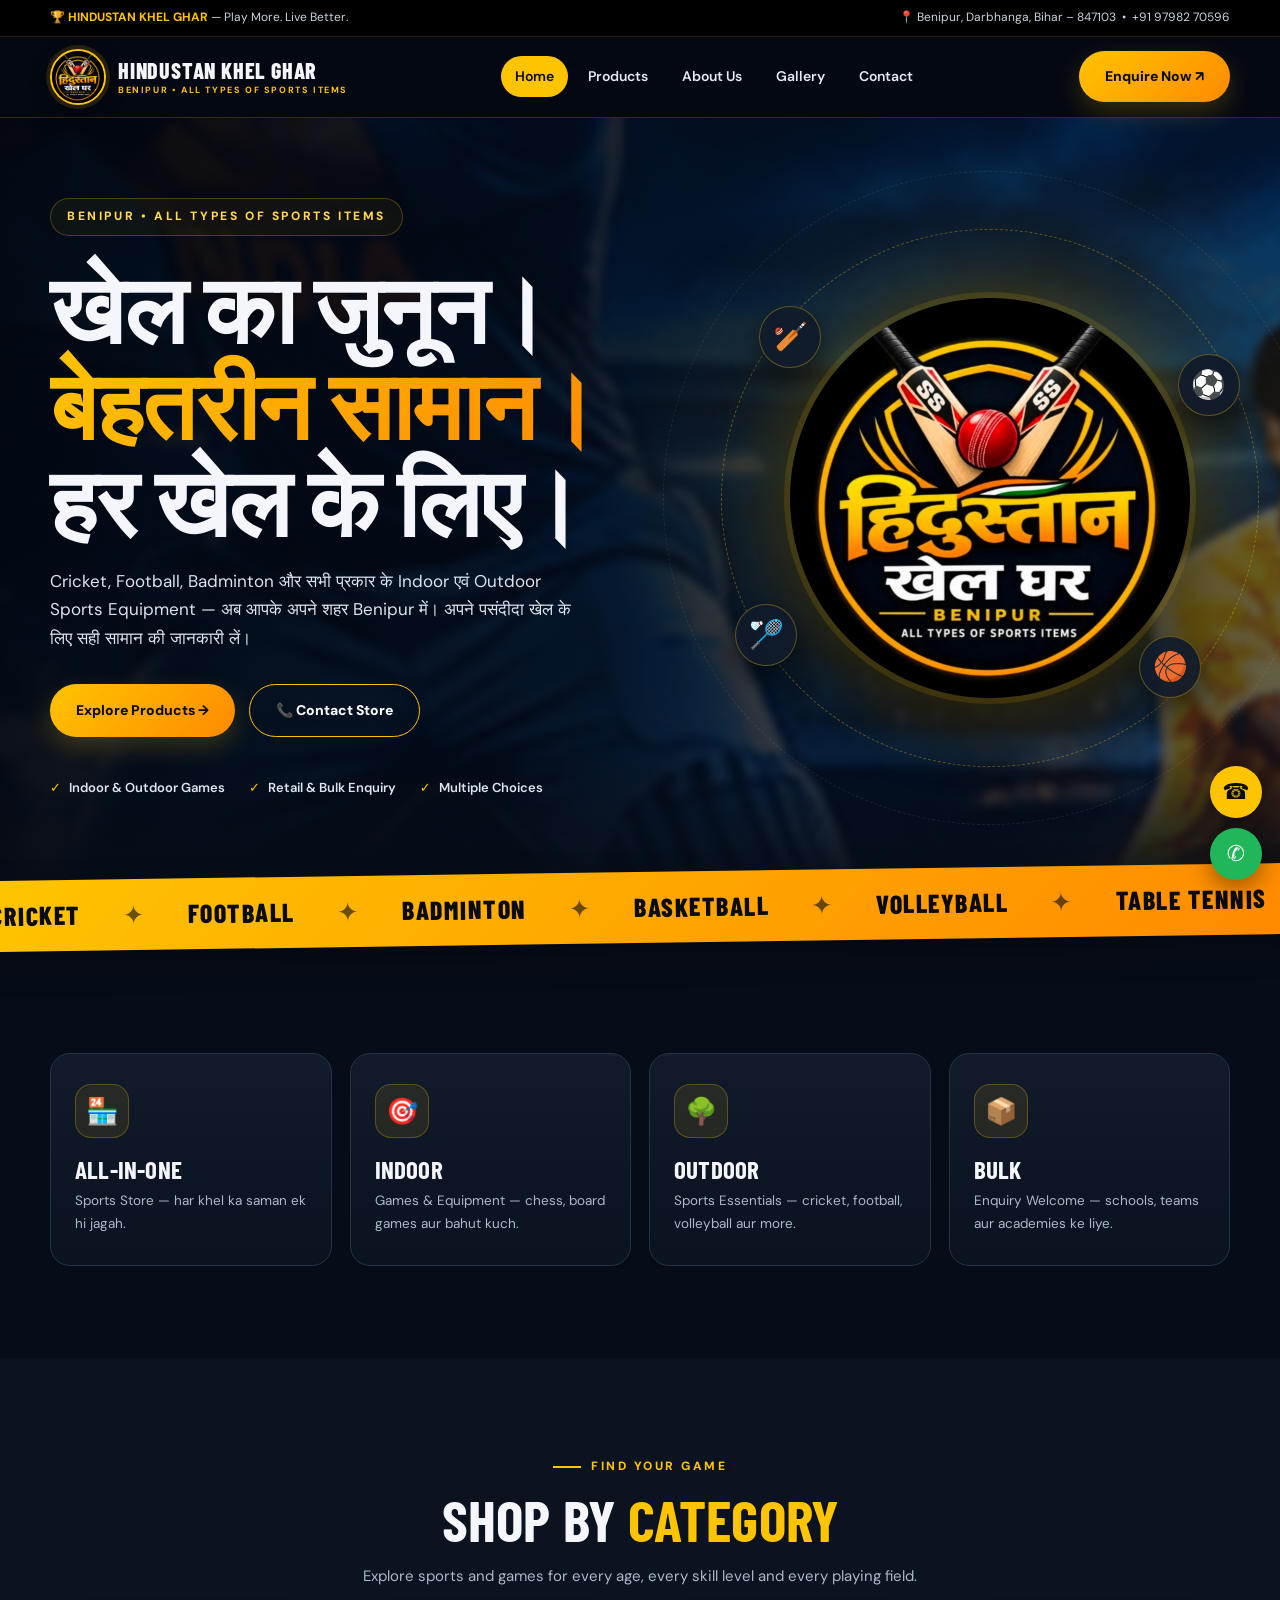
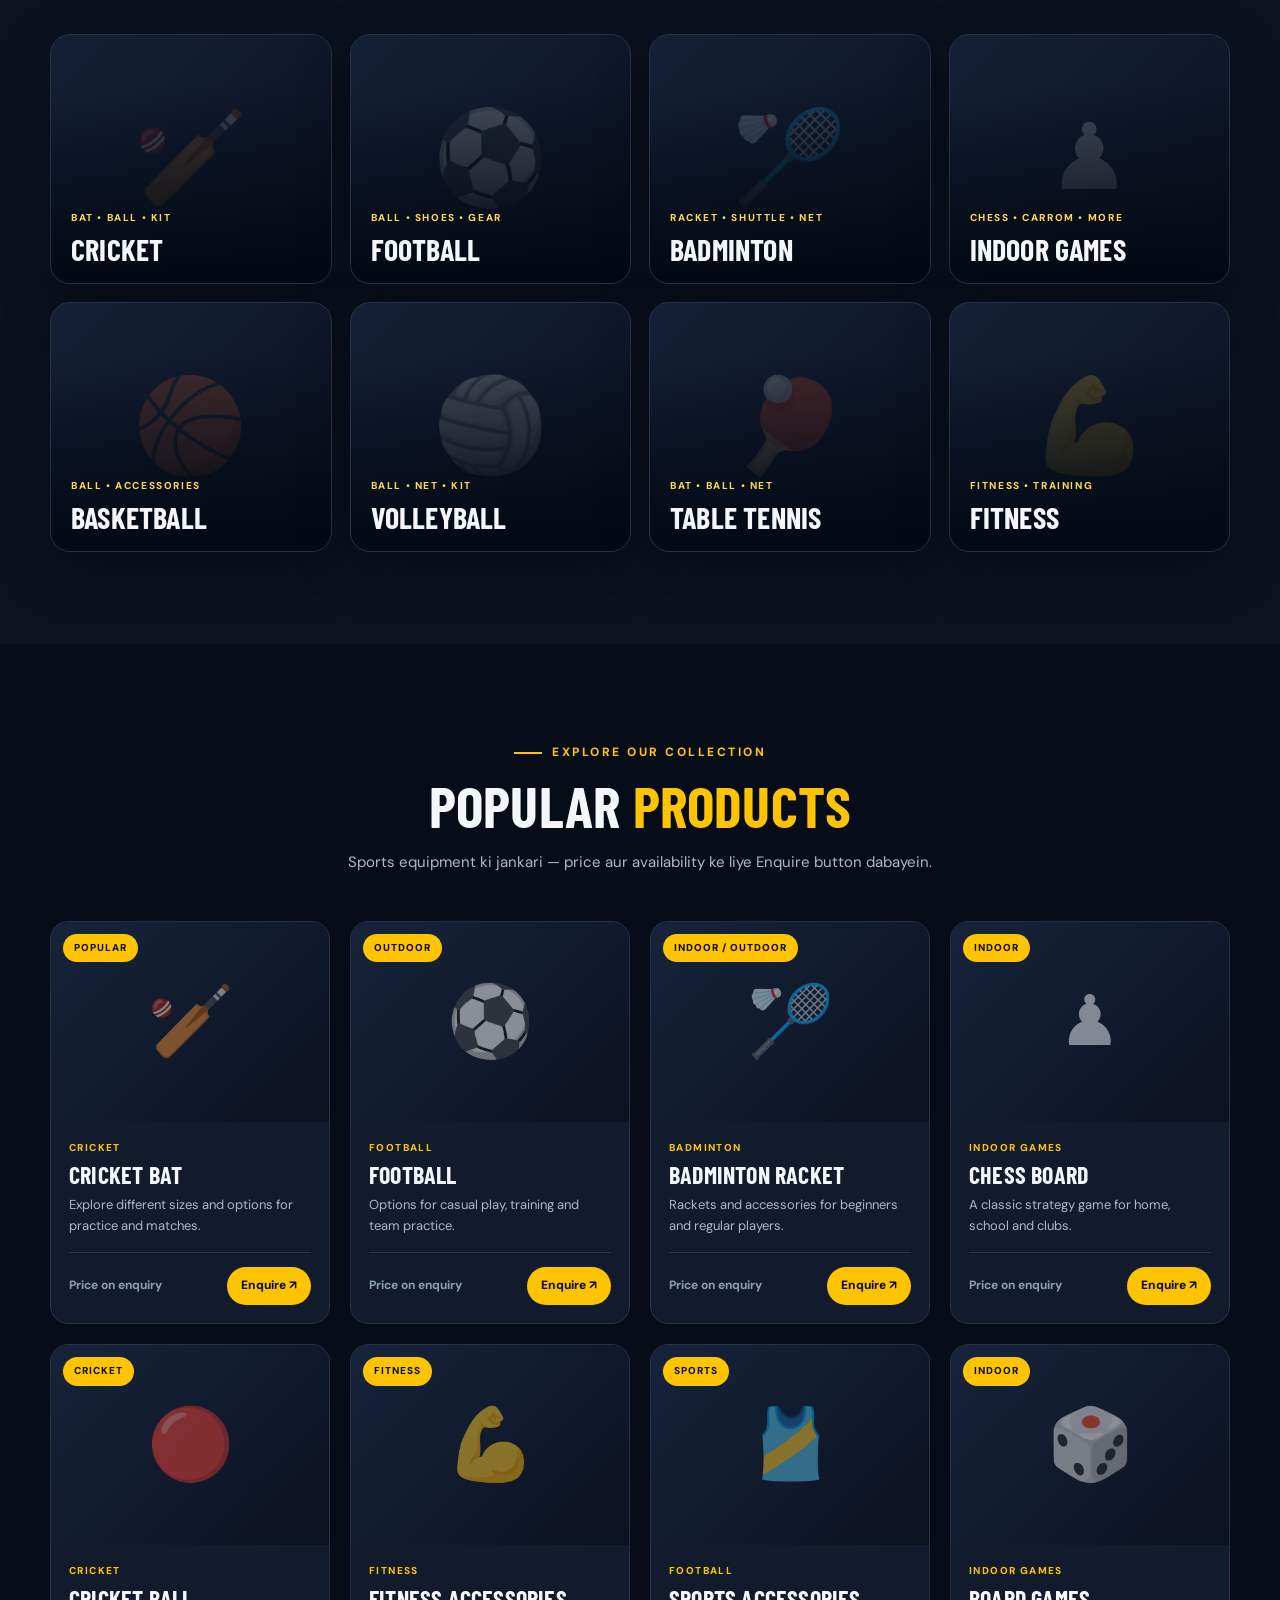
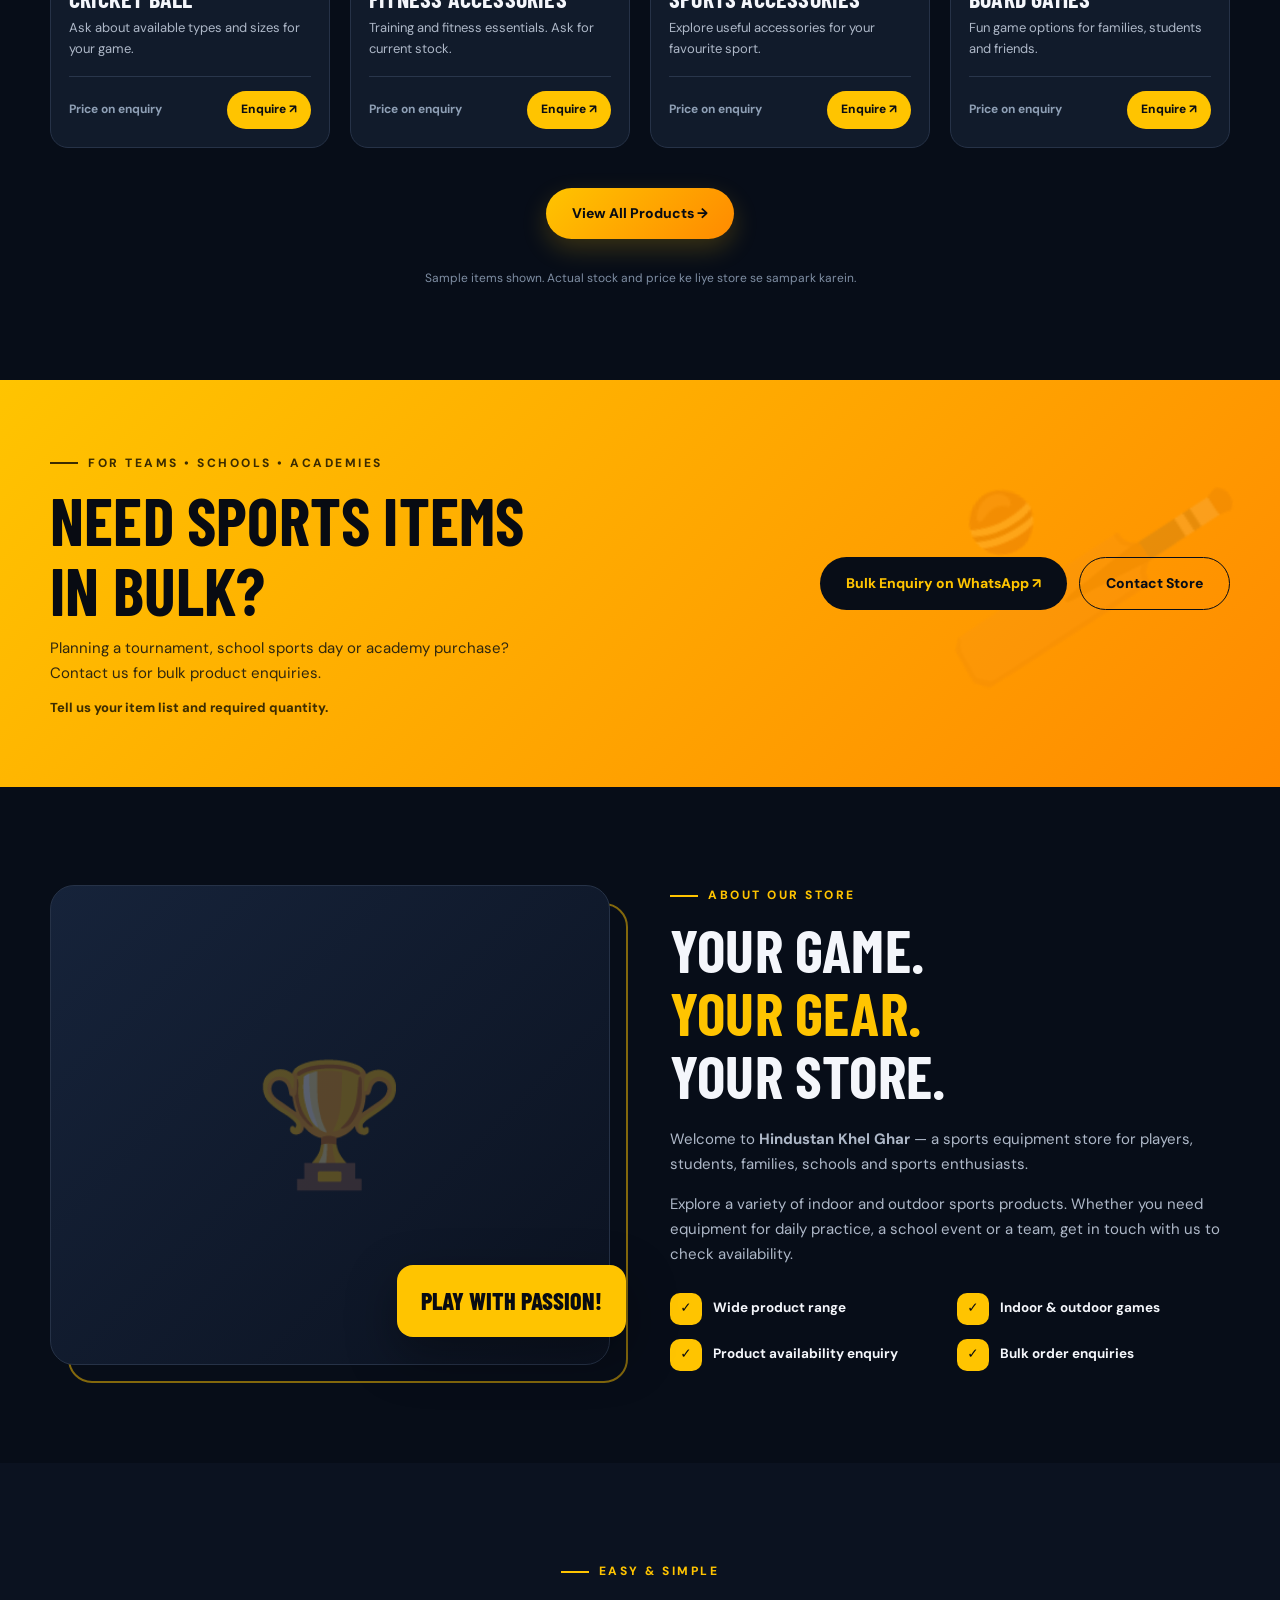
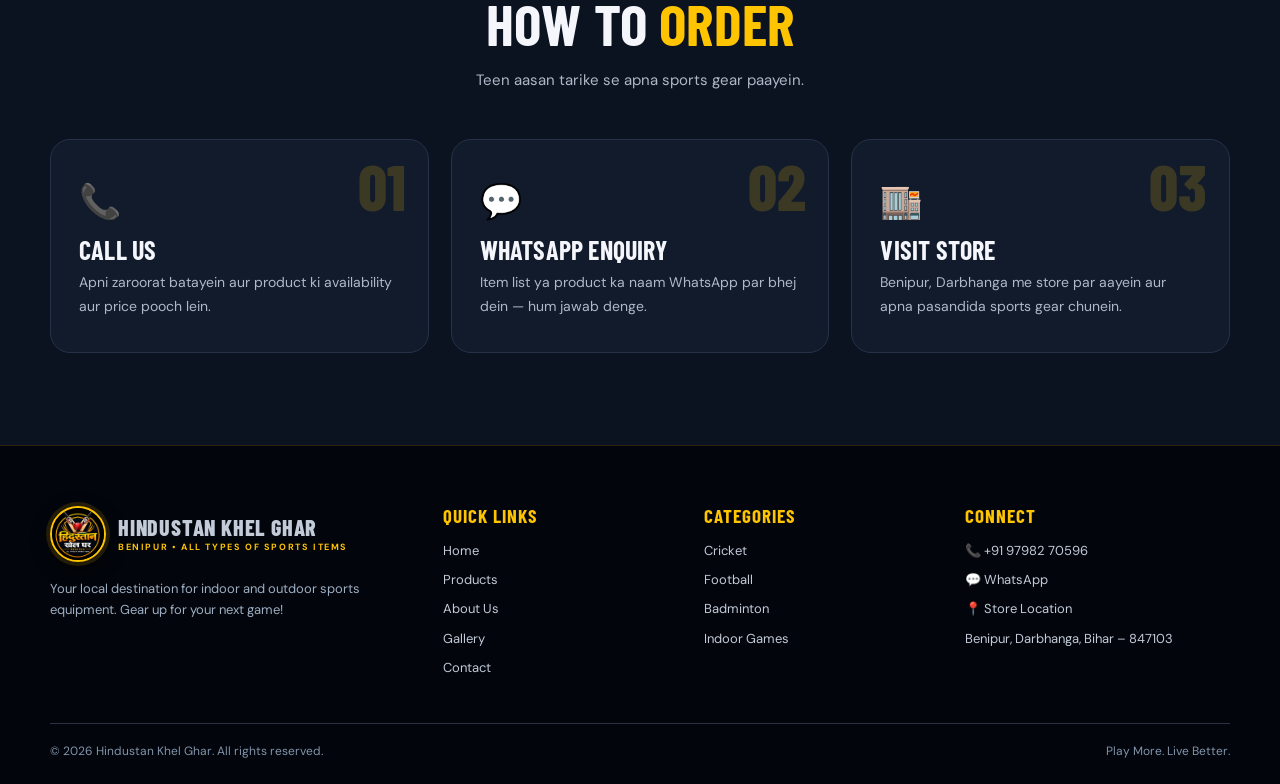
==== index.html @ 74d769e8 "first commit" ====
<!DOCTYPE html>
<html lang="en">
<head>
  <meta charset="UTF-8">
  <meta name="viewport" content="width=device-width, initial-scale=1.0">
  <meta name="theme-color" content="#050914">
  <title>Hindustan Khel Ghar Benipur | Sports Equipment Store</title>
  <meta name="description" content="Hindustan Khel Ghar, Benipur — cricket, football, badminton, indoor and outdoor sports equipment. Call or WhatsApp for product enquiries.">
  <link rel="icon" type="image/png" href="assets/images/brand/favicon.png">
  <link rel="apple-touch-icon" href="assets/images/brand/apple-touch-icon.png">
  <meta property="og:title" content="Hindustan Khel Ghar Benipur | Sports Equipment Store">
  <meta property="og:description" content="Hindustan Khel Ghar, Benipur — cricket, football, badminton, indoor and outdoor sports equipment. Call or WhatsApp for product enquiries.">
  <meta property="og:image" content="assets/images/brand/logo.png">
  <link rel="preconnect" href="https://fonts.googleapis.com">
  <link rel="preconnect" href="https://fonts.gstatic.com" crossorigin>
  <link href="https://fonts.googleapis.com/css2?family=Barlow+Condensed:wght@600;700;800&family=DM+Sans:wght@400;500;600;700;800&display=swap" rel="stylesheet">
  <link rel="stylesheet" href="assets/css/base.css">
  <link rel="stylesheet" href="assets/css/layout.css">
  <link rel="stylesheet" href="assets/css/components.css">
</head>
<body data-page="home" data-root="">
<main>
  <section class="hero" id="home" style="padding:0">
    <div class="hero-bg"></div>
    <div class="container hero-grid">
      <div>
        <span class="eyebrow">BENIPUR • ALL TYPES OF SPORTS ITEMS</span>
        <h1>खेल का जुनून।<br><span>बेहतरीन सामान।</span><br>हर खेल के लिए।</h1>
        <p class="lead">Cricket, Football, Badminton और सभी प्रकार के Indoor एवं Outdoor Sports Equipment — अब आपके अपने शहर Benipur में। अपने पसंदीदा खेल के लिए सही सामान की जानकारी लें।</p>
        <div class="hero-actions"><a class="btn" href="pages/products.html">Explore Products →</a><a class="btn-outline" href="pages/contact.html">📞 Contact Store</a></div>
        <div class="hero-tags"><span>Indoor &amp; Outdoor Games</span><span>Retail &amp; Bulk Enquiry</span><span>Multiple Choices</span></div>
      </div>
      <div class="hero-visual">
        <div class="hero-ring"></div><div class="hero-ring r2"></div>
        <img class="hero-logo" src="assets/images/brand/logo.png" alt="Hindustan Khel Ghar logo" width="400" height="400">
        <span class="chip c1">🏏</span><span class="chip c2">⚽</span><span class="chip c3">🏸</span><span class="chip c4">🏀</span>
      </div>
    </div>
  </section>

  <div class="marquee" aria-hidden="true"><div class="marquee-track">
    <span>Cricket</span><span>Football</span><span>Badminton</span><span>Basketball</span><span>Volleyball</span><span>Table Tennis</span><span>Indoor Games</span><span>Fitness Gear</span><span>Cricket</span><span>Football</span><span>Badminton</span><span>Basketball</span><span>Volleyball</span><span>Table Tennis</span><span>Indoor Games</span><span>Fitness Gear</span>
  </div></div>

  <section class="features"><div class="container">
    <div class="feature-grid">
      <div class="feature reveal"><div class="ico">🏪</div><h3>All-in-One</h3><p>Sports Store — har khel ka saman ek hi jagah.</p></div>
      <div class="feature reveal"><div class="ico">🎯</div><h3>Indoor</h3><p>Games &amp; Equipment — chess, board games aur bahut kuch.</p></div>
      <div class="feature reveal"><div class="ico">🌳</div><h3>Outdoor</h3><p>Sports Essentials — cricket, football, volleyball aur more.</p></div>
      <div class="feature reveal"><div class="ico">📦</div><h3>Bulk</h3><p>Enquiry Welcome — schools, teams aur academies ke liye.</p></div>
    </div>
  </div></section>

  <section class="bg-alt" id="categories"><div class="container">
    <div class="section-head"><span class="kicker">Find your game</span><h2>Shop By <em>Category</em></h2><p>Explore sports and games for every age, every skill level and every playing field.</p></div>
    <div class="category-grid" id="categoryGrid"></div>
  </div></section>

  <section id="products"><div class="container">
    <div class="section-head"><span class="kicker">Explore our collection</span><h2>Popular <em>Products</em></h2><p>Sports equipment ki jankari — price aur availability ke liye Enquire button dabayein.</p></div>
    <div class="product-grid" id="productGrid" data-limit="8"></div>
    <div class="center-cta"><a class="btn" href="pages/products.html">View All Products →</a></div>
    <p class="sample-note">Sample items shown. Actual stock and price ke liye store se sampark karein.</p>
  </div></section>

  <section class="offer"><div class="container offer-box">
    <div class="offer-copy"><span class="kicker">For teams • schools • academies</span>
      <h2>Need Sports Items<br>In Bulk?</h2>
      <p>Planning a tournament, school sports day or academy purchase?<br>Contact us for bulk product enquiries.</p>
      <span class="offer-note">Tell us your item list and required quantity.</span></div>
    <div class="offer-actions">
      <a class="btn" href="#" data-wa="Hello, I want to enquire about bulk sports equipment.">Bulk Enquiry on WhatsApp ↗</a>
      <a class="btn-outline" href="pages/contact.html">Contact Store</a></div>
  </div></section>

  <section id="about"><div class="container">
    <div class="about-grid">
      <div class="about-photo reveal"><div class="frame"><span class="emoji-bg">🏆</span>
        <img class="main" src="https://images.unsplash.com/photo-1517649763962-0c623066013b?auto=format&fit=crop&w=1000&q=85" alt="Sports and active lifestyle" loading="lazy" onerror="this.remove()"></div>
        <div class="photo-label">Play with passion!</div></div>
      <div class="about-copy reveal"><span class="kicker">About our store</span>
        <h2>Your Game.<br><em>Your Gear.</em><br>Your Store.</h2>
        <p>Welcome to <strong>Hindustan Khel Ghar</strong> — a sports equipment store for players, students, families, schools and sports enthusiasts.</p>
        <p>Explore a variety of indoor and outdoor sports products. Whether you need equipment for daily practice, a school event or a team, get in touch with us to check availability.</p>
        <div class="benefits">
          <div class="benefit"><i>✓</i> Wide product range</div><div class="benefit"><i>✓</i> Indoor &amp; outdoor games</div>
          <div class="benefit"><i>✓</i> Product availability enquiry</div><div class="benefit"><i>✓</i> Bulk order enquiries</div>
        </div></div></div>
  </div></section>

  <section class="bg-alt"><div class="container">
    <div class="section-head"><span class="kicker">Easy &amp; simple</span><h2>How To <em>Order</em></h2><p>Teen aasan tarike se apna sports gear paayein.</p></div>
    <div class="steps">
      <div class="step reveal"><span class="ico">📞</span><h3>Call Us</h3><p>Apni zaroorat batayein aur product ki availability aur price pooch lein.</p></div>
      <div class="step reveal"><span class="ico">💬</span><h3>WhatsApp Enquiry</h3><p>Item list ya product ka naam WhatsApp par bhej dein — hum jawab denge.</p></div>
      <div class="step reveal"><span class="ico">🏬</span><h3>Visit Store</h3><p>Benipur, Darbhanga me store par aayein aur apna pasandida sports gear chunein.</p></div>
    </div>
  </div></section>
</main>
  <script src="assets/js/config.js"></script>
  <script src="assets/js/data.js"></script>
  <script src="assets/js/main.js"></script>
</body>
</html>
---- assets/css/base.css ----
/* ==========================================================
   Hindustan Khel Ghar — base.css
   Design tokens, reset, typography
   ========================================================== */
:root{
  --bg:#070d18;
  --bg-2:#0b1220;
  --surface:#111b2b;
  --surface-2:#16233a;
  --line:#263247;
  --gold:#ffc400;
  --gold-2:#ff8a00;
  --gold-soft:#ffd84d;
  --text:#f4f6fb;
  --muted:#aeb8c8;
  --green:#20b65a;
  --radius:20px;
  --shadow:0 18px 50px rgba(0,0,0,.35);
  --font-head:"Barlow Condensed",system-ui,sans-serif;
  --font-body:"DM Sans",system-ui,sans-serif;
  --container:1180px;
}
*{box-sizing:border-box;margin:0;padding:0}
html{scroll-behavior:smooth;-webkit-text-size-adjust:100%}
body{font-family:var(--font-body);background:var(--bg);color:var(--text);line-height:1.65;overflow-x:hidden}
img{max-width:100%;display:block}
a{color:inherit;text-decoration:none}
button{font:inherit;cursor:pointer;border:0;background:none;color:inherit}
h1,h2,h3,h4{font-family:var(--font-head);line-height:1.05;text-transform:uppercase;letter-spacing:.2px}
.container{width:min(var(--container),calc(100% - 40px));margin-inline:auto}
section{padding:92px 0;position:relative}
.sr-only{position:absolute;width:1px;height:1px;overflow:hidden;clip:rect(0 0 0 0);white-space:nowrap}
:focus-visible{outline:2px solid var(--gold);outline-offset:3px;border-radius:6px}

.kicker{display:inline-flex;align-items:center;gap:10px;color:var(--gold);font-size:12px;letter-spacing:2.5px;font-weight:800;text-transform:uppercase}
.kicker::before{content:"";width:28px;height:2px;background:var(--gold)}
.section-head{text-align:center;max-width:680px;margin:0 auto 46px}
.section-head h2{font-size:clamp(38px,5.2vw,58px);margin:12px 0 14px}
.section-head h2 em{font-style:normal;color:var(--gold)}
.section-head p{color:var(--muted);font-size:15px}

/* reveal on scroll */
.reveal{opacity:0;transform:translateY(26px);transition:opacity .7s ease,transform .7s ease}
.reveal.in{opacity:1;transform:none}
@media (prefers-reduced-motion:reduce){
  html{scroll-behavior:auto}
  .reveal{opacity:1;transform:none;transition:none}
  *{animation:none!important}
}
@media(max-width:680px){
  .container{width:calc(100% - 30px)}
  section{padding:66px 0}
}

/* prevent decorative elements (rotated marquee, offset frames) from causing sideways scroll */
main{overflow-x:clip}
html{overflow-x:clip}
---- assets/css/layout.css ----
/* ==========================================================
   layout.css — topbar, header/nav, footer, floating buttons
   ========================================================== */
.topbar{background:#000;border-bottom:1px solid #2b2510;font-size:12px;color:#cbd3df;padding:8px 0}
.topbar .container{display:flex;justify-content:space-between;gap:14px;flex-wrap:wrap}
.topbar strong{color:var(--gold)}
.topbar a:hover{color:var(--gold)}

.site-header{position:sticky;top:0;z-index:80;background:rgba(5,9,18,.88);backdrop-filter:blur(14px);-webkit-backdrop-filter:blur(14px);border-bottom:1px solid #332b12;transition:box-shadow .3s}
.site-header.scrolled{box-shadow:0 10px 30px rgba(0,0,0,.5)}
.nav{height:80px;display:flex;align-items:center;justify-content:space-between;gap:24px}
.brand{display:flex;align-items:center;gap:12px;font-family:var(--font-head);font-weight:800;font-size:22px;letter-spacing:.8px;text-transform:uppercase;line-height:1}
.brand img{width:56px;height:56px;border-radius:50%;border:2px solid var(--gold);box-shadow:0 0 0 4px #ffc40022,0 6px 18px #000a}
.brand small{display:block;margin-top:5px;font-family:var(--font-body);font-size:9px;font-weight:700;letter-spacing:1.6px;color:var(--gold)}
.nav-links{display:flex;align-items:center;gap:6px;font-size:14px;font-weight:600}
.nav-links a{position:relative;padding:9px 14px;border-radius:999px;color:#e5e9f0;transition:.2s}
.nav-links a:hover{color:var(--gold)}
.nav-links a.active{color:#080b12;background:var(--gold)}
.menu-btn{display:none;width:44px;height:44px;border-radius:12px;border:1px solid #3a3115;color:var(--gold);font-size:22px}

/* buttons */
.btn,.btn-outline{display:inline-flex;align-items:center;justify-content:center;gap:9px;border-radius:999px;font-weight:800;font-size:14px;padding:14px 26px;transition:.25s;white-space:nowrap}
.btn{background:linear-gradient(135deg,var(--gold),var(--gold-2));color:#080b12;box-shadow:0 10px 26px #ffc40033}
.btn:hover{transform:translateY(-3px);box-shadow:0 16px 34px #ffc40055}
.btn-outline{border:1.5px solid var(--gold);color:#fff}
.btn-outline:hover{background:var(--gold);color:#080b12;transform:translateY(-3px)}
.btn-wa{background:var(--green);color:#fff;box-shadow:0 10px 26px #20b65a33}
.btn-wa:hover{box-shadow:0 16px 34px #20b65a55}

/* page banner (inner pages) */
.page-banner{padding:74px 0 66px;text-align:center;background:
  radial-gradient(600px 260px at 50% 0,#ffc40022,transparent 70%),
  linear-gradient(180deg,#0b1220,var(--bg));border-bottom:1px solid var(--line)}
.page-banner h1{font-size:clamp(46px,7vw,82px);margin:14px 0 10px}
.page-banner h1 em{font-style:normal;color:var(--gold)}
.page-banner p{color:var(--muted);max-width:560px;margin:auto}
.crumbs{margin-top:20px;font-size:12px;color:var(--muted);letter-spacing:1px;text-transform:uppercase}
.crumbs a:hover{color:var(--gold)}

/* footer */
.site-footer{background:#02050b;border-top:1px solid #2b2510;padding:60px 0 22px;color:#c3cbd8}
.footer-main{display:grid;grid-template-columns:1.6fr 1fr 1fr 1.2fr;gap:40px;padding-bottom:36px}
.footer-brand p{font-size:13px;color:#9eafc3;margin-top:16px;max-width:340px}
.site-footer h4{color:var(--gold);font-size:19px;margin-bottom:14px;letter-spacing:1px}
.site-footer li{list-style:none}
.site-footer li a,.footer-contact a,.footer-contact span{display:block;font-size:13px;color:#c3cbd8;margin:8px 0;transition:.2s}
.site-footer li a:hover,.footer-contact a:hover{color:var(--gold);padding-left:4px}
.copyright{border-top:1px solid #293142;padding-top:18px;display:flex;justify-content:space-between;gap:14px;flex-wrap:wrap;font-size:12px;color:#8294aa}

/* floating actions */
.float-actions{position:fixed;right:18px;bottom:20px;z-index:90;display:flex;flex-direction:column;gap:10px}
.float-actions a{width:52px;height:52px;border-radius:50%;display:grid;place-items:center;font-size:22px;box-shadow:0 8px 24px #0006;transition:.25s}
.float-actions a:hover{transform:scale(1.1)}
.float-call{background:var(--gold);color:#080b12}
.float-wa{background:var(--green);color:#fff}
.to-top{position:fixed;left:18px;bottom:20px;z-index:90;width:46px;height:46px;border-radius:50%;background:var(--surface);border:1px solid var(--line);color:var(--gold);font-size:18px;opacity:0;pointer-events:none;transition:.3s}
.to-top.show{opacity:1;pointer-events:auto}

.toast{position:fixed;left:50%;bottom:26px;transform:translate(-50%,20px);opacity:0;background:var(--gold);color:#080b12;padding:12px 20px;border-radius:30px;font-size:13px;font-weight:700;z-index:120;transition:.25s;pointer-events:none}
.toast.show{opacity:1;transform:translate(-50%,0)}

@media(max-width:980px){.footer-main{grid-template-columns:1fr 1fr}}
@media(max-width:860px){
  .menu-btn{display:grid;place-items:center}
  .nav{height:70px}
  .brand{font-size:18px}.brand img{width:48px;height:48px}
  .nav-cta{display:none}
  .nav-links{display:none;position:absolute;left:0;right:0;top:100%;background:#080e19;padding:16px 20px 22px;border-bottom:1px solid #332b12;flex-direction:column;align-items:stretch;gap:4px;box-shadow:0 20px 30px #0008}
  .nav-links.open{display:flex}
  .nav-links a{padding:13px 14px}
}
@media(max-width:680px){
  .topbar .container{justify-content:center;text-align:center}
  .topbar .container>span:last-child{display:none}
  .footer-main{grid-template-columns:1fr;gap:28px}
  .copyright{justify-content:center;text-align:center}
}
---- assets/css/components.css ----
/* ==========================================================
   components.css — hero, cards, grids, forms, sections
   ========================================================== */

/* ---------- HERO ---------- */
.hero{position:relative;overflow:hidden;min-height:680px;display:flex;align-items:center;isolation:isolate;
  background:#050a14}
.hero-bg{position:absolute;inset:0;z-index:-3;background:url('../images/hero/stadium-animation.gif') center/cover no-repeat;filter:blur(3px) saturate(1.2);transform:scale(1.06);opacity:.75}
.hero::before{content:"";position:absolute;inset:0;z-index:-2;background:
  radial-gradient(700px 500px at 82% 45%,#ffc40026,transparent 65%),
  linear-gradient(100deg,rgba(2,6,14,.96) 0%,rgba(3,10,22,.84) 50%,rgba(3,10,22,.5) 100%)}
.hero::after{content:"";position:absolute;inset:auto 0 0 0;height:140px;z-index:-1;background:linear-gradient(0deg,var(--bg),transparent)}
.hero-grid{display:grid;grid-template-columns:1.15fr .85fr;gap:50px;align-items:center;padding:80px 0 100px}
.eyebrow{display:inline-flex;align-items:center;gap:10px;color:var(--gold-soft);text-transform:uppercase;letter-spacing:2.6px;font-size:12px;font-weight:800;padding:8px 16px;border:1px solid #ffc40044;border-radius:999px;background:#ffc4000d}
.hero h1{font-size:clamp(52px,7.4vw,98px);font-weight:800;letter-spacing:-.5px;margin:22px 0 20px;line-height:1.02}
.hero h1 span{background:linear-gradient(135deg,var(--gold),var(--gold-2));-webkit-background-clip:text;background-clip:text;color:transparent}
.hero p.lead{font-size:17px;color:#dbe3ee;max-width:540px;margin-bottom:32px}
.hero-actions{display:flex;gap:14px;flex-wrap:wrap}
.hero-tags{display:flex;gap:10px 24px;flex-wrap:wrap;margin-top:40px;font-size:13px;font-weight:600;color:#dce6f1}
.hero-tags span::before{content:"✓";color:var(--gold);margin-right:8px;font-weight:900}

.hero-visual{position:relative;display:grid;place-items:center}
.hero-ring{position:absolute;width:112%;aspect-ratio:1;border-radius:50%;border:1px dashed #ffc40055;animation:spin 40s linear infinite}
.hero-ring.r2{width:136%;border-color:#ffffff14;animation-duration:70s;animation-direction:reverse}
.hero-logo{width:min(400px,100%);border-radius:50%;box-shadow:0 0 0 6px #ffc4001f,0 0 90px #ffc40044,0 30px 60px #000a;animation:float 6s ease-in-out infinite}
.chip{position:absolute;display:grid;place-items:center;width:62px;height:62px;border-radius:50%;background:rgba(17,27,43,.92);border:1px solid #ffc40055;font-size:28px;box-shadow:0 12px 28px #0008;animation:float 5s ease-in-out infinite}
.chip.c1{top:2%;left:2%}.chip.c2{top:14%;right:-2%;animation-delay:-1.2s}.chip.c3{bottom:8%;left:-3%;animation-delay:-2.4s}.chip.c4{bottom:0;right:6%;animation-delay:-3.4s}
@keyframes float{0%,100%{transform:translateY(0)}50%{transform:translateY(-14px)}}
@keyframes spin{to{transform:rotate(360deg)}}

/* ---------- MARQUEE ---------- */
.marquee{background:linear-gradient(135deg,var(--gold),var(--gold-2));color:#080b12;overflow:hidden;padding:14px 0;transform:rotate(-.8deg);margin:-26px -10px 0;position:relative;z-index:5;box-shadow:0 12px 30px #0006}
.marquee-track{display:flex;gap:42px;width:max-content;animation:marquee 32s linear infinite;font-family:var(--font-head);font-size:26px;font-weight:800;text-transform:uppercase;letter-spacing:1.5px}
.marquee-track span::after{content:"✦";margin-left:42px;opacity:.6}
@keyframes marquee{to{transform:translateX(-50%)}}

/* ---------- TRUST / FEATURES ---------- */
.features{padding-top:110px}
.feature-grid{display:grid;grid-template-columns:repeat(4,1fr);gap:18px}
.feature{background:linear-gradient(180deg,var(--surface),var(--bg-2));border:1px solid var(--line);border-radius:var(--radius);padding:30px 24px;transition:.3s;position:relative;overflow:hidden}
.feature::before{content:"";position:absolute;top:0;left:0;width:100%;height:3px;background:linear-gradient(90deg,var(--gold),transparent);opacity:0;transition:.3s}
.feature:hover{transform:translateY(-6px);border-color:#ffc40066}
.feature:hover::before{opacity:1}
.feature .ico{width:54px;height:54px;border-radius:16px;background:#ffc40018;border:1px solid #ffc40044;display:grid;place-items:center;font-size:26px;margin-bottom:18px}
.feature h3{font-size:25px;margin-bottom:8px}
.feature p{font-size:13.5px;color:var(--muted)}

/* ---------- CATEGORIES ---------- */
.bg-alt{background:var(--bg-2)}
.category-grid{display:grid;grid-template-columns:repeat(4,1fr);gap:18px}
.category-card{position:relative;min-height:250px;border-radius:var(--radius);overflow:hidden;isolation:isolate;border:1px solid var(--line);box-shadow:var(--shadow);display:block;
  background:linear-gradient(135deg,#16233a,#0b1220)}
.category-card .emoji-bg{position:absolute;inset:0;z-index:-3;display:grid;place-items:center;font-size:92px;opacity:.25}
.category-card img{position:absolute;inset:0;width:100%;height:100%;object-fit:cover;z-index:-2;transition:transform .6s}
.category-card::after{content:"";position:absolute;inset:0;z-index:-1;background:linear-gradient(0deg,rgba(3,10,22,.96) 8%,rgba(3,10,22,.1) 80%)}
.category-card:hover img{transform:scale(1.1)}
.category-card:hover{border-color:var(--gold)}
.category-info{position:absolute;left:20px;right:16px;bottom:18px}
.category-info small{color:var(--gold-soft);font-size:10px;letter-spacing:1.6px;font-weight:800;text-transform:uppercase}
.category-info h3{font-size:30px;margin-top:4px}
.category-info .go{position:absolute;right:0;bottom:2px;width:36px;height:36px;border-radius:50%;background:var(--gold);color:#080b12;display:grid;place-items:center;font-weight:900;transition:.3s;opacity:0;transform:translateX(-8px)}
.category-card:hover .go{opacity:1;transform:none}

/* ---------- PRODUCTS ---------- */
.products-toolbar{display:flex;justify-content:center;gap:10px;flex-wrap:wrap;margin-bottom:34px}
.filter{border:1px solid #2b3850;background:var(--surface);color:#dce3ed;border-radius:999px;padding:10px 20px;font-size:13px;font-weight:700;transition:.2s}
.filter:hover,.filter.active{background:var(--gold);border-color:var(--gold);color:#080b12}
.product-grid{display:grid;grid-template-columns:repeat(4,1fr);gap:20px}
.product-card{border:1px solid var(--line);border-radius:18px;overflow:hidden;background:var(--surface);transition:.3s;display:flex;flex-direction:column}
.product-card:hover{transform:translateY(-7px);box-shadow:0 22px 44px #0008;border-color:#ffc40066}
.product-card.hide{display:none}
.product-image{height:200px;position:relative;overflow:hidden;background:linear-gradient(135deg,#16233a,#0b1220);display:grid;place-items:center}
.product-image .emoji-bg{font-size:70px;opacity:.5;position:absolute}
.product-image img{position:absolute;inset:0;width:100%;height:100%;object-fit:cover;transition:transform .5s}
.product-card:hover .product-image img{transform:scale(1.08)}
.product-badge{position:absolute;top:12px;left:12px;z-index:2;background:var(--gold);color:#080b12;font-size:10px;font-weight:800;letter-spacing:1px;padding:6px 11px;border-radius:20px;text-transform:uppercase}
.product-body{padding:18px;display:flex;flex-direction:column;flex:1}
.product-body small{color:var(--gold);font-size:10px;text-transform:uppercase;letter-spacing:1.4px;font-weight:800}
.product-body h3{font-size:24px;margin:6px 0}
.product-body p{font-size:13px;color:var(--muted);flex:1}
.product-foot{display:flex;align-items:center;justify-content:space-between;gap:8px;margin-top:16px;padding-top:14px;border-top:1px solid #29364b}
.product-foot span{font-size:12px;color:#8fa0b6;font-weight:700}
.mini-btn{background:var(--gold);color:#090d15;border-radius:30px;padding:9px 14px;font-size:12px;font-weight:800;transition:.2s}
.mini-btn:hover{background:var(--gold-2);transform:scale(1.05)}
.sample-note{text-align:center;margin-top:30px;font-size:12px;color:#7f8ea3}
.center-cta{text-align:center;margin-top:40px}

/* ---------- OFFER / CTA BAND ---------- */
.offer{padding:0;background:linear-gradient(135deg,var(--gold),var(--gold-2));color:#080b12;overflow:hidden}
.offer::before{content:"🏏";position:absolute;right:4%;top:50%;transform:translateY(-50%) rotate(12deg);font-size:230px;opacity:.12}
.offer-box{padding:66px 0;display:flex;align-items:center;justify-content:space-between;gap:34px;flex-wrap:wrap;position:relative}
.offer .kicker{color:#3c2c00}.offer .kicker::before{background:#3c2c00}
.offer h2{font-size:clamp(40px,5.4vw,66px);margin:12px 0}
.offer p{color:#30270e;font-size:15px}
.offer-note{display:inline-block;margin-top:12px;font-size:13px;font-weight:800;color:#3c2c00}
.offer-actions{display:flex;gap:12px;flex-wrap:wrap}
.offer .btn{background:#080d17;color:var(--gold);box-shadow:none}
.offer .btn:hover{background:#18243a}
.offer .btn-outline{border-color:#080d17;color:#080d17}
.offer .btn-outline:hover{background:#080d17;color:var(--gold)}

/* ---------- ABOUT ---------- */
.about-grid{display:grid;grid-template-columns:1fr 1fr;align-items:center;gap:60px}
.about-photo{position:relative}
.about-photo .frame{height:480px;border-radius:24px;overflow:hidden;border:1px solid var(--line);background:linear-gradient(135deg,#16233a,#0b1220);display:grid;place-items:center;position:relative}
.about-photo .frame .emoji-bg{font-size:120px;opacity:.3}
.about-photo img.main{position:absolute;inset:0;width:100%;height:100%;object-fit:cover}
.about-photo::before{content:"";position:absolute;inset:18px -18px -18px 18px;border:2px solid var(--gold);border-radius:24px;z-index:-1;opacity:.5}
.photo-label{position:absolute;right:-16px;bottom:28px;background:var(--gold);color:#080b12;padding:16px 24px;border-radius:16px;font-family:var(--font-head);font-size:24px;font-weight:800;text-transform:uppercase;box-shadow:var(--shadow)}
.about-copy h2{font-size:clamp(40px,5vw,60px);margin:12px 0 20px}
.about-copy h2 em{font-style:normal;color:var(--gold)}
.about-copy p{font-size:15px;color:var(--muted);margin-bottom:16px}
.benefits{display:grid;grid-template-columns:1fr 1fr;gap:14px;margin-top:26px}
.benefit{display:flex;gap:11px;align-items:center;font-size:13.5px;font-weight:700}
.benefit i{font-style:normal;width:32px;height:32px;display:grid;place-items:center;border-radius:10px;background:var(--gold);color:#080b12;font-weight:900;flex:none}

/* ---------- STEPS ---------- */
.steps{display:grid;grid-template-columns:repeat(3,1fr);gap:22px;counter-reset:s}
.step{background:var(--surface);border:1px solid var(--line);border-radius:var(--radius);padding:34px 28px;position:relative;counter-increment:s}
.step::before{content:"0" counter(s);font-family:var(--font-head);font-size:64px;font-weight:800;color:#ffc4002e;position:absolute;top:14px;right:22px;line-height:1}
.step h3{font-size:26px;margin:6px 0 8px}
.step p{font-size:14px;color:var(--muted)}
.step .ico{font-size:34px}

/* ---------- GALLERY ---------- */
.gallery-grid{display:grid;grid-template-columns:repeat(4,1fr);grid-auto-rows:210px;gap:14px}
.g-item{border-radius:16px;overflow:hidden;position:relative;border:1px solid var(--line);background:linear-gradient(135deg,#16233a,#0b1220);display:grid;place-items:center;cursor:zoom-in}
.g-item .emoji-bg{font-size:64px;opacity:.35}
.g-item img{position:absolute;inset:0;width:100%;height:100%;object-fit:cover;transition:transform .6s}
.g-item:hover img{transform:scale(1.1)}
.g-item::after{content:"";position:absolute;inset:0;background:linear-gradient(0deg,rgba(3,10,22,.7),transparent 55%);opacity:0;transition:.3s}
.g-item:hover::after{opacity:1}
.g-item.tall{grid-row:span 2}.g-item.wide{grid-column:span 2}
.lightbox{position:fixed;inset:0;z-index:200;background:rgba(2,5,11,.94);display:none;place-items:center;padding:30px}
.lightbox.open{display:grid}
.lightbox img{max-height:86vh;max-width:min(1100px,100%);border-radius:14px}
.lightbox button{position:absolute;top:20px;right:24px;font-size:34px;color:#fff}

/* ---------- CONTACT ---------- */
.contact-grid{display:grid;grid-template-columns:.9fr 1.1fr;gap:34px}
.contact-info{background:var(--surface);border:1px solid var(--line);padding:38px;border-radius:var(--radius)}
.contact-info h3{font-size:38px;margin-bottom:12px}
.contact-info>p{color:var(--muted);font-size:14px;margin-bottom:26px}
.contact-line{display:flex;gap:14px;margin:20px 0;align-items:flex-start}
.contact-icon{width:44px;height:44px;flex:none;border-radius:13px;background:var(--gold);color:#080b12;display:grid;place-items:center;font-size:20px}
.contact-line small{display:block;color:var(--muted);font-size:10px;text-transform:uppercase;letter-spacing:1.2px;font-weight:800}
.contact-line strong{font-size:15px;overflow-wrap:anywhere}
.contact-actions{display:flex;gap:12px;flex-wrap:wrap;margin-top:28px}
.map-box{isolation:isolate;border:1px solid var(--line);border-radius:var(--radius);overflow:hidden;min-height:440px;background:var(--surface);position:relative}
.map-box iframe{width:100%;height:100%;min-height:440px;border:0;filter:invert(.92) hue-rotate(180deg) saturate(.7) contrast(.95)}
.map-fallback{position:absolute;inset:0;display:grid;place-items:center;text-align:center;padding:30px;z-index:-1}
.map-fallback .pin{font-size:42px}

.faq{max-width:820px;margin:0 auto;display:grid;gap:12px}
.faq details{background:var(--surface);border:1px solid var(--line);border-radius:16px;padding:0 22px;transition:.2s}
.faq details[open]{border-color:#ffc40066}
.faq summary{list-style:none;cursor:pointer;padding:18px 0;font-weight:700;display:flex;justify-content:space-between;gap:14px;align-items:center}
.faq summary::-webkit-details-marker{display:none}
.faq summary::after{content:"+";color:var(--gold);font-size:24px;font-weight:400;transition:.2s}
.faq details[open] summary::after{transform:rotate(45deg)}
.faq details p{padding-bottom:18px;font-size:14px;color:var(--muted)}

/* ---------- RESPONSIVE ---------- */
@media(max-width:1020px){
  .feature-grid,.category-grid,.product-grid{grid-template-columns:repeat(2,1fr)}
  .hero-grid{grid-template-columns:1fr;gap:20px;text-align:left}
  .hero-visual{max-width:360px;margin:20px auto 0}
  .about-grid,.contact-grid{grid-template-columns:1fr;gap:44px}
  .gallery-grid{grid-template-columns:repeat(3,1fr)}
  .steps{grid-template-columns:1fr}
}
@media(max-width:680px){
  .hero{min-height:0}
  .hero-grid{padding:56px 0 80px}
  .hero p.lead{font-size:15px}
  .feature-grid,.category-grid,.product-grid{gap:12px}
  .category-card{min-height:190px}
  .category-info h3{font-size:24px}
  .category-card .emoji-bg{font-size:60px}
  .product-image{height:150px}
  .product-body{padding:13px}
  .product-body h3{font-size:20px}
  .product-body p{font-size:12px}
  .product-foot{flex-direction:column;align-items:flex-start}
  .feature{padding:22px 16px}.feature h3{font-size:21px}
  .marquee-track{font-size:20px}
  .about-photo .frame{height:320px}
  .photo-label{right:8px;font-size:19px}
  .benefits{grid-template-columns:1fr}
  .gallery-grid{grid-template-columns:repeat(2,1fr);grid-auto-rows:150px}
  .contact-info{padding:26px}
  .offer::before{display:none}
  .chip{width:50px;height:50px;font-size:22px}
}
@media(max-width:400px){
  .category-grid,.product-grid,.feature-grid{grid-template-columns:1fr}
  .hero-actions .btn,.hero-actions .btn-outline{width:100%}
}
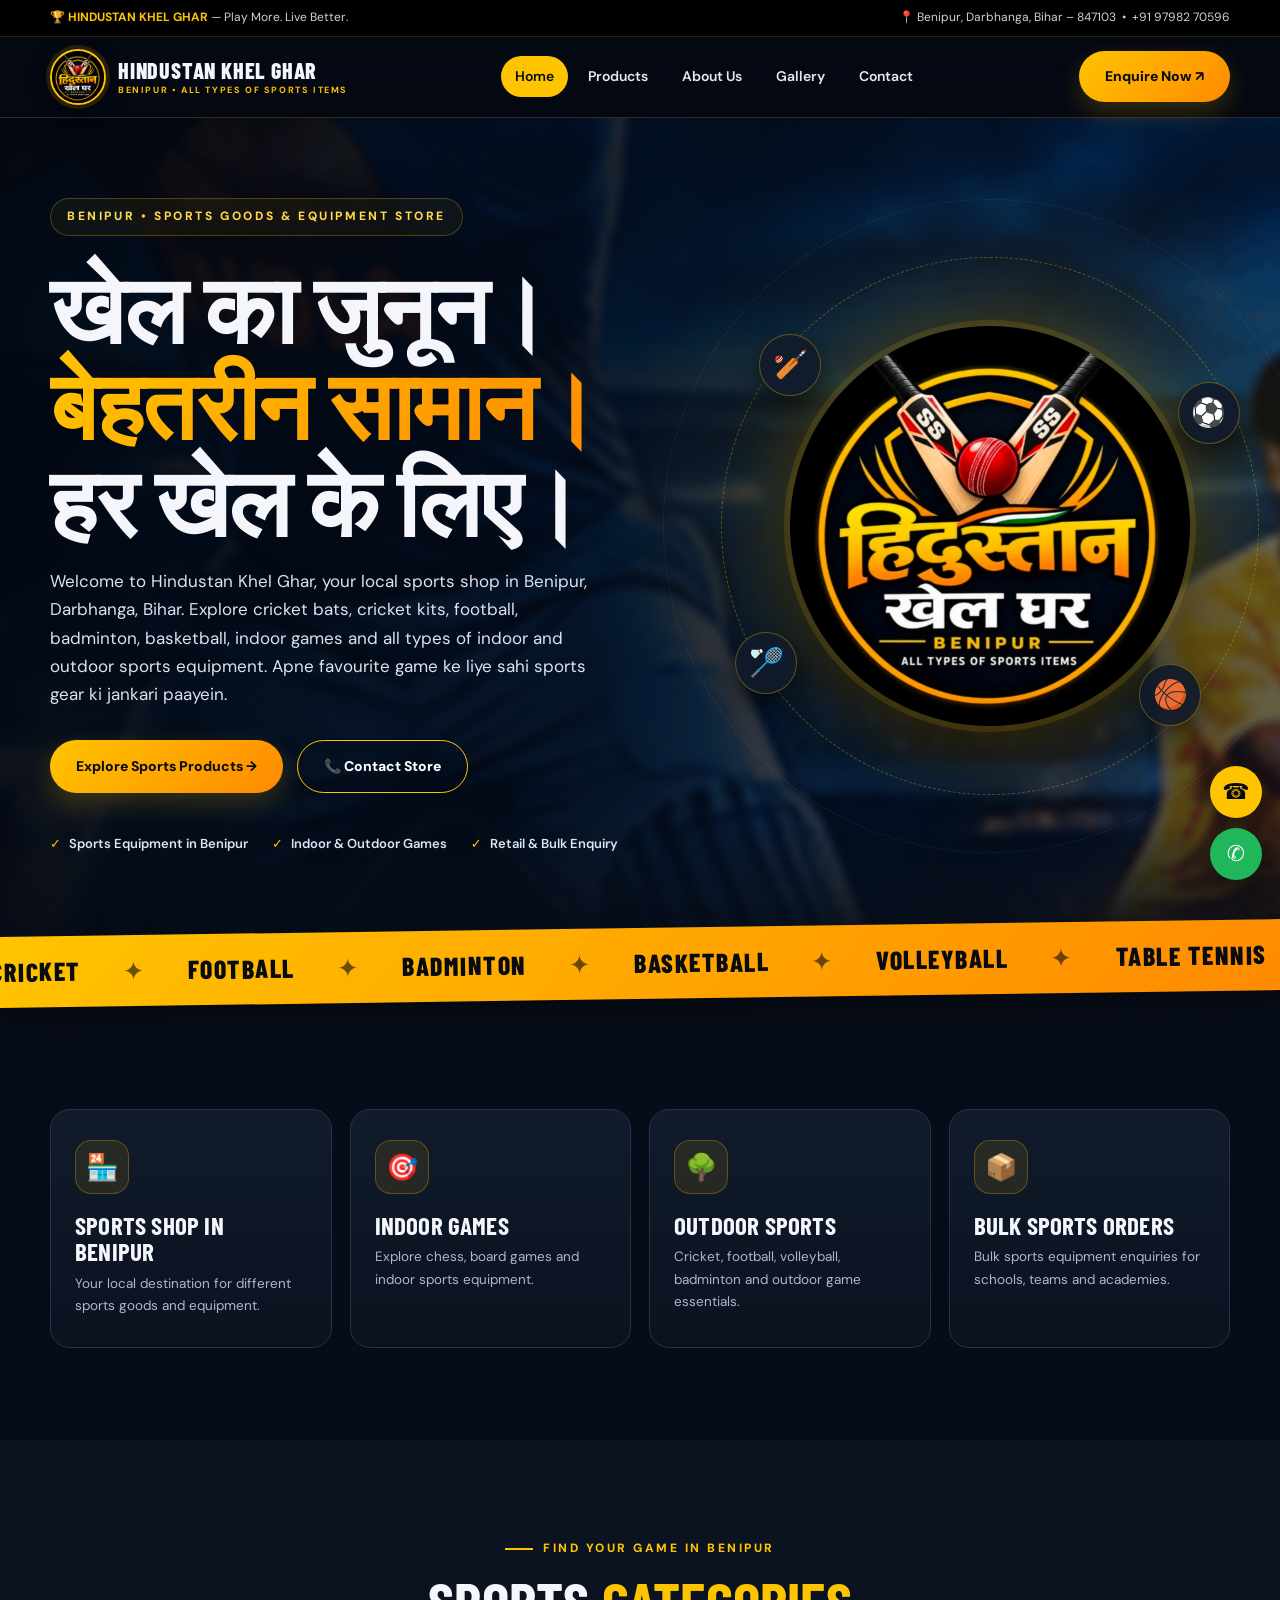
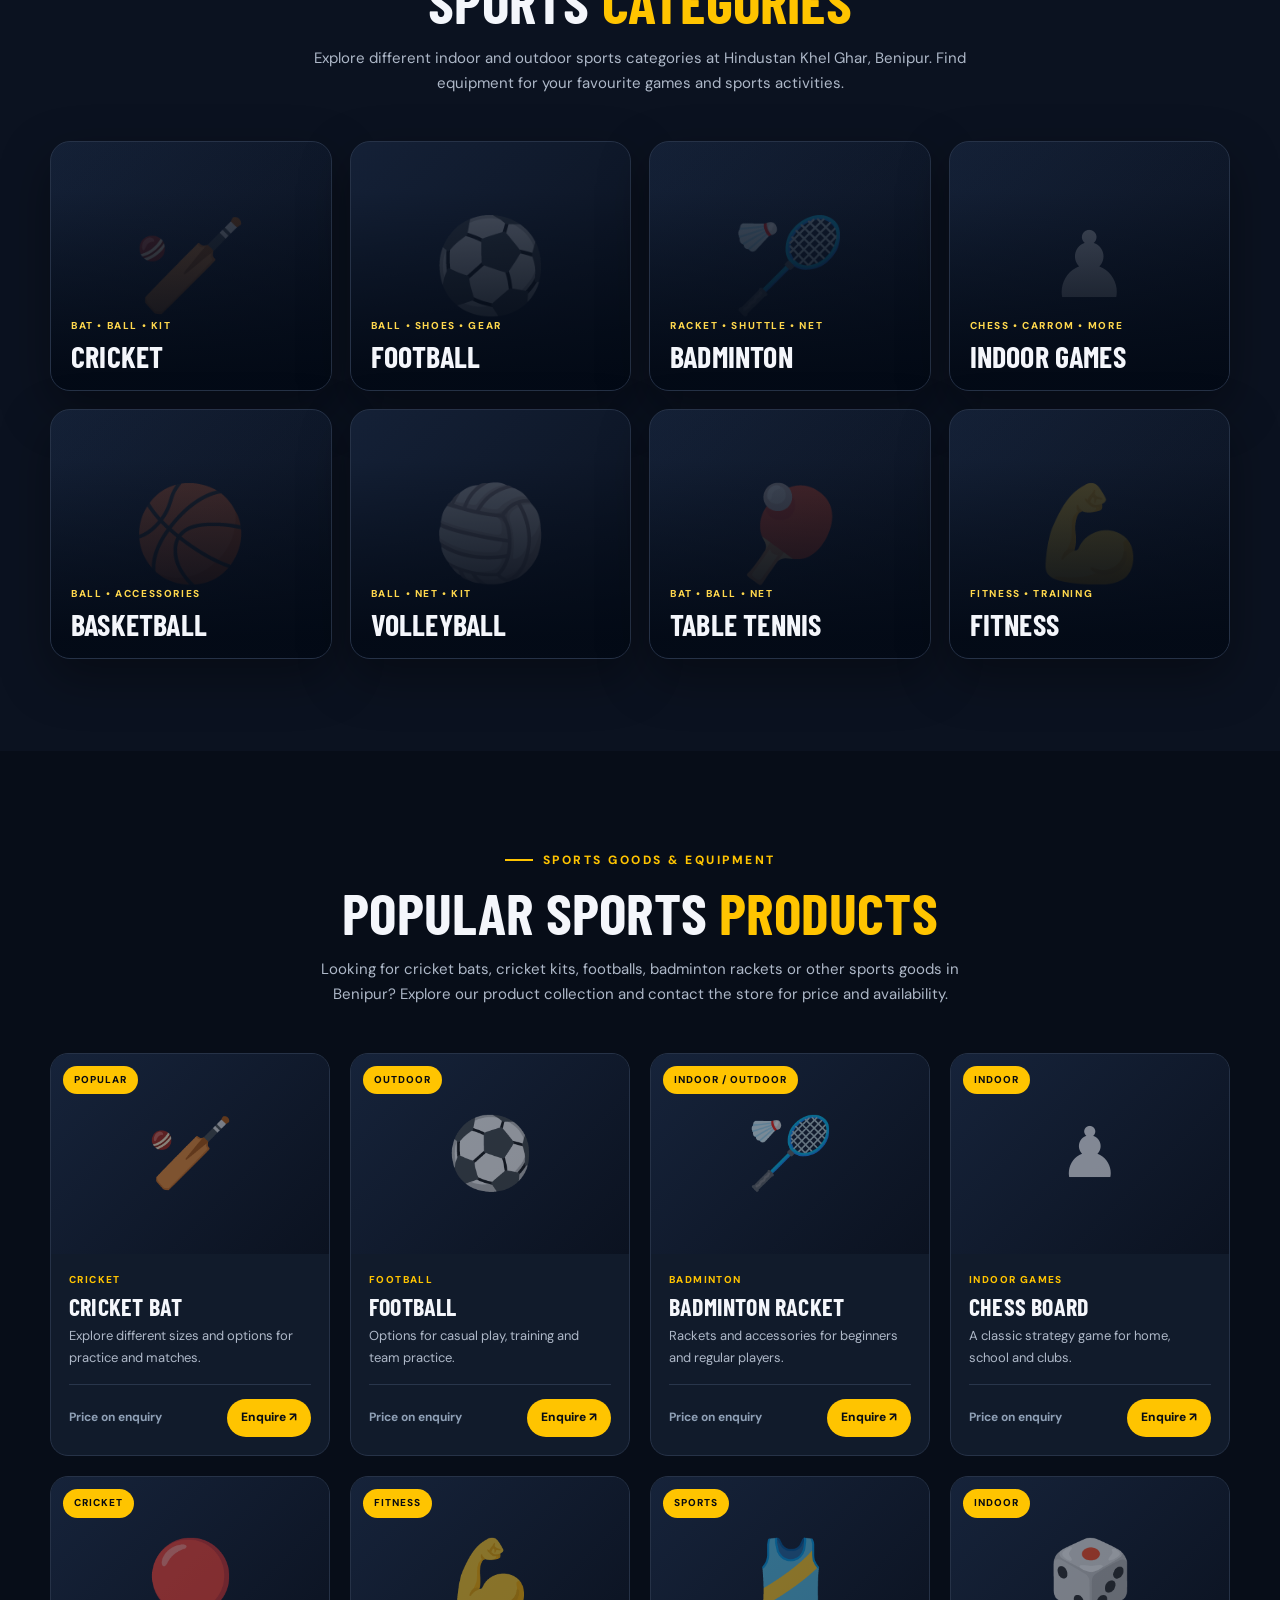
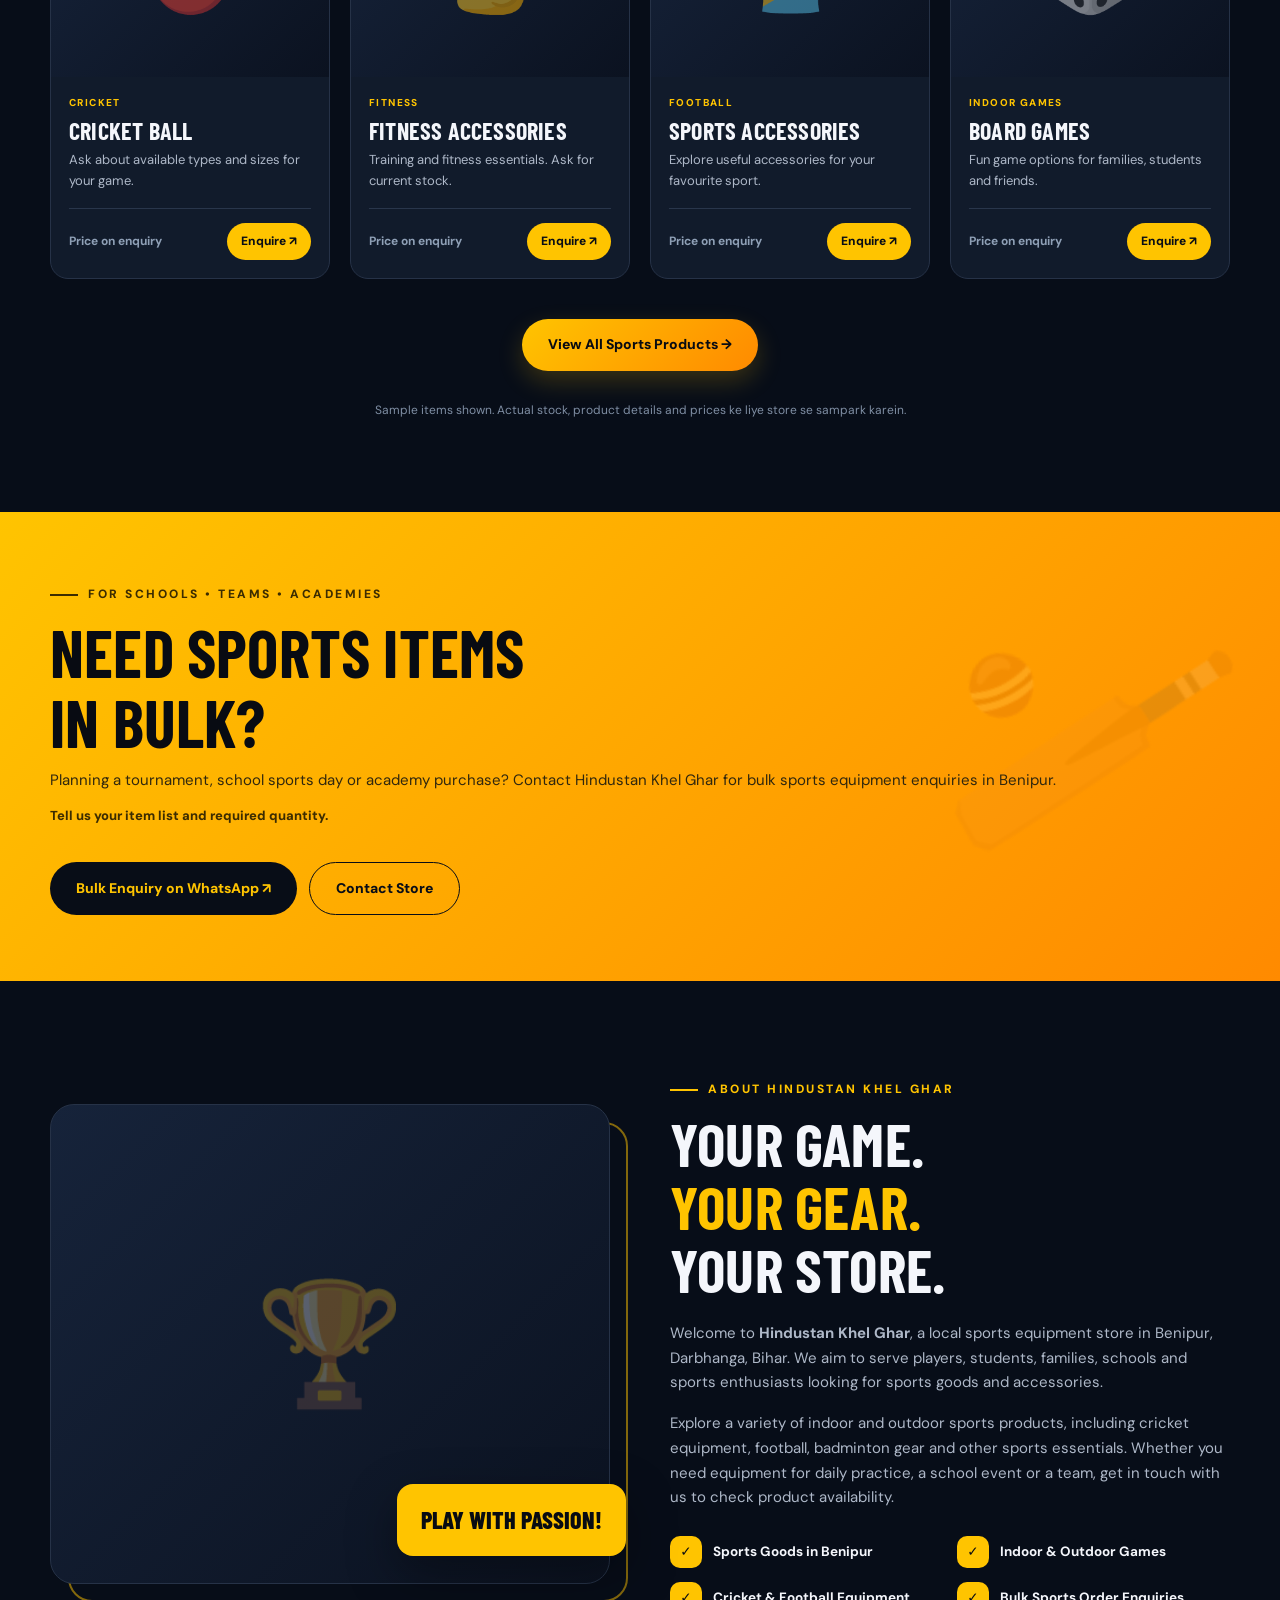
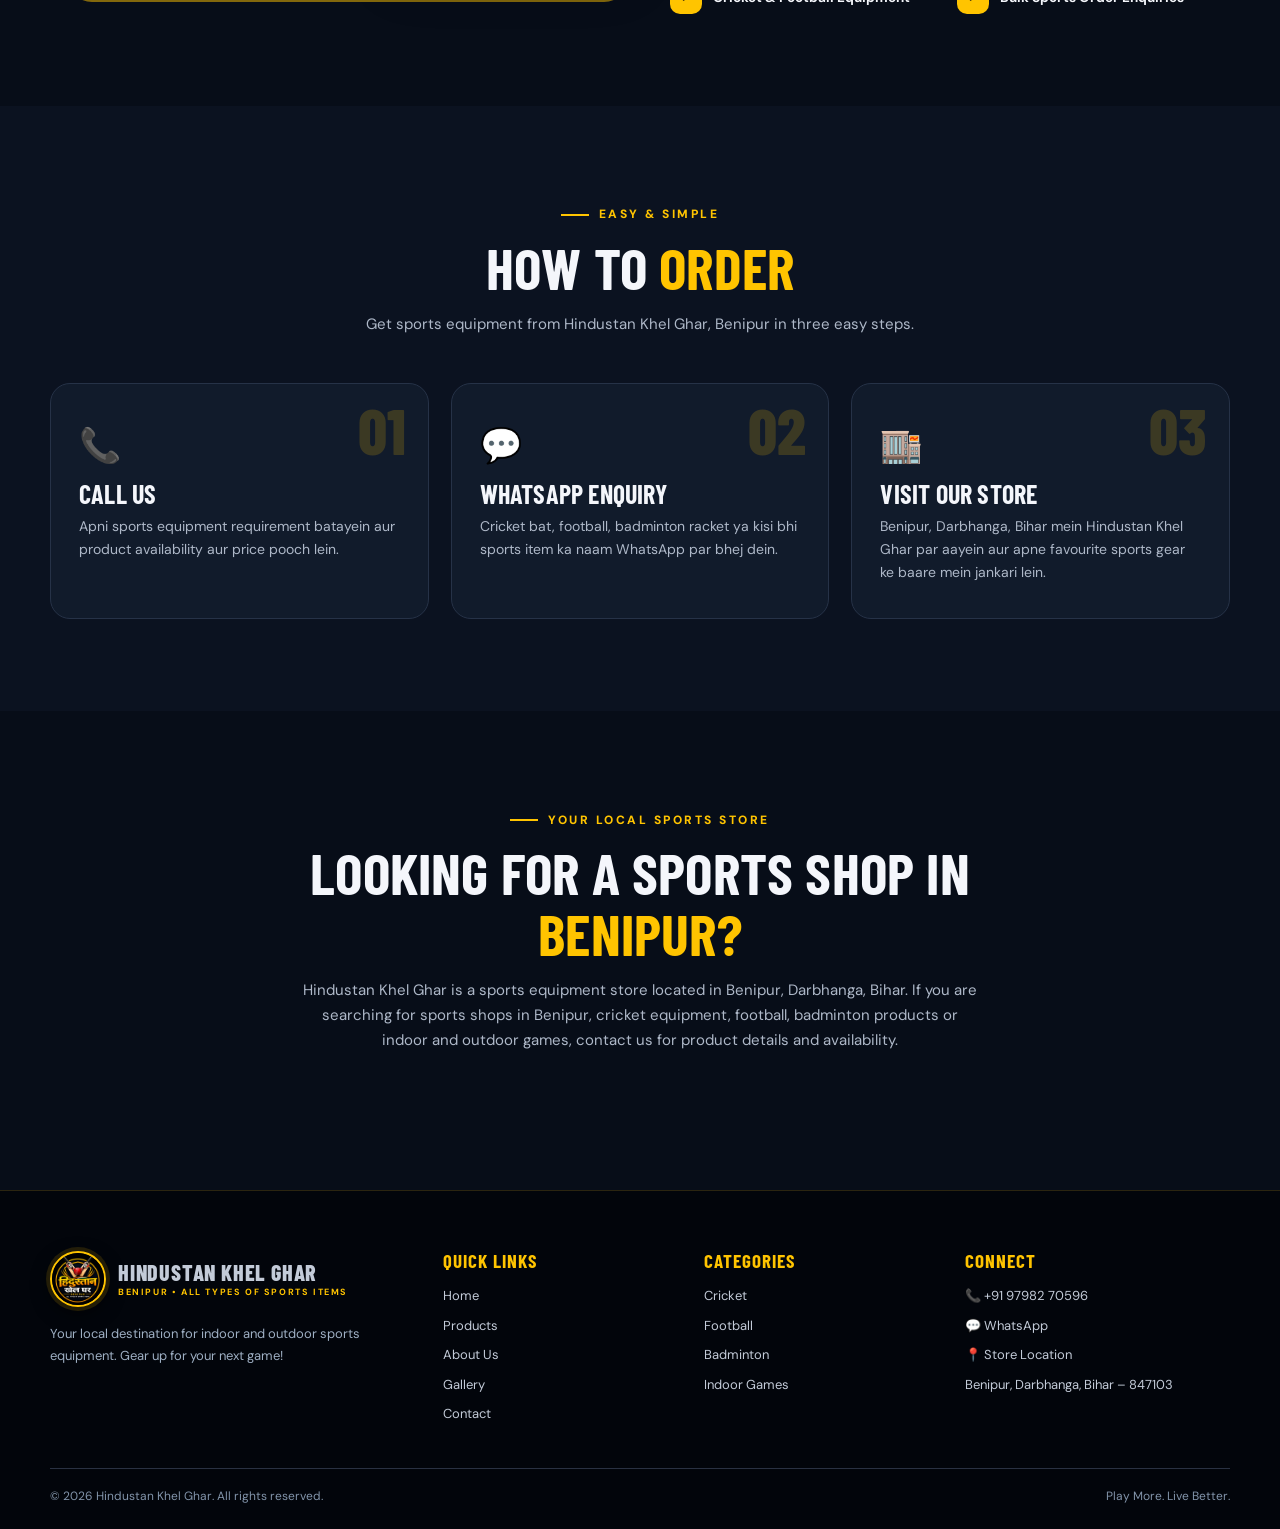
==== commit b7346cde: "updated code" ====
--- a/index.html
+++ b/index.html
@@ -1,104 +1,397 @@
+
 <!DOCTYPE html>
 <html lang="en">
 <head>
   <meta charset="UTF-8">
   <meta name="viewport" content="width=device-width, initial-scale=1.0">
   <meta name="theme-color" content="#050914">
-  <title>Hindustan Khel Ghar Benipur | Sports Equipment Store</title>
-  <meta name="description" content="Hindustan Khel Ghar, Benipur — cricket, football, badminton, indoor and outdoor sports equipment. Call or WhatsApp for product enquiries.">
+
+  <!-- Primary SEO -->
+  <title>Hindustan Khel Ghar | Sports Shop in Benipur, Darbhanga</title>
+
+  <meta name="description" content="Looking for a sports shop in Benipur? Visit Hindustan Khel Ghar for cricket bats, cricket kits, football, badminton, indoor games and outdoor sports equipment in Benipur, Darbhanga, Bihar.">
+
+  <meta name="robots" content="index, follow, max-image-preview:large">
+  <meta name="author" content="Hindustan Khel Ghar">
+  <meta name="geo.region" content="IN-BR">
+  <meta name="geo.placename" content="Benipur, Darbhanga, Bihar, India">
+
+  <!-- Open Graph -->
+  <meta property="og:type" content="website">
+  <meta property="og:site_name" content="Hindustan Khel Ghar">
+  <meta property="og:title" content="Hindustan Khel Ghar | Sports Shop in Benipur">
+  <meta property="og:description" content="Explore cricket, football, badminton, indoor and outdoor sports equipment at Hindustan Khel Ghar, Benipur, Darbhanga, Bihar.">
+  <meta property="og:image" content="https://hindustankhelghar.com/assets/images/brand/logo.png">
+  <meta property="og:locale" content="en_IN">
+
+  <!-- Twitter -->
+  <meta name="twitter:card" content="summary_large_image">
+  <meta name="twitter:title" content="Hindustan Khel Ghar | Sports Shop in Benipur">
+  <meta name="twitter:description" content="Your local destination for cricket, football, badminton and sports equipment in Benipur, Darbhanga.">
+  <meta name="twitter:image" content="https://hindustankhelghar.com/assets/images/brand/logo.png">
+
+  <!-- Favicon -->
   <link rel="icon" type="image/png" href="assets/images/brand/favicon.png">
   <link rel="apple-touch-icon" href="assets/images/brand/apple-touch-icon.png">
-  <meta property="og:title" content="Hindustan Khel Ghar Benipur | Sports Equipment Store">
-  <meta property="og:description" content="Hindustan Khel Ghar, Benipur — cricket, football, badminton, indoor and outdoor sports equipment. Call or WhatsApp for product enquiries.">
-  <meta property="og:image" content="assets/images/brand/logo.png">
+
+  <!-- Fonts -->
   <link rel="preconnect" href="https://fonts.googleapis.com">
   <link rel="preconnect" href="https://fonts.gstatic.com" crossorigin>
   <link href="https://fonts.googleapis.com/css2?family=Barlow+Condensed:wght@600;700;800&family=DM+Sans:wght@400;500;600;700;800&display=swap" rel="stylesheet">
+
+  <!-- CSS -->
   <link rel="stylesheet" href="assets/css/base.css">
   <link rel="stylesheet" href="assets/css/layout.css">
   <link rel="stylesheet" href="assets/css/components.css">
 </head>
+
 <body data-page="home" data-root="">
+
 <main>
+
+  <!-- HERO SECTION -->
   <section class="hero" id="home" style="padding:0">
     <div class="hero-bg"></div>
+
     <div class="container hero-grid">
+
       <div>
-        <span class="eyebrow">BENIPUR • ALL TYPES OF SPORTS ITEMS</span>
-        <h1>खेल का जुनून।<br><span>बेहतरीन सामान।</span><br>हर खेल के लिए।</h1>
-        <p class="lead">Cricket, Football, Badminton और सभी प्रकार के Indoor एवं Outdoor Sports Equipment — अब आपके अपने शहर Benipur में। अपने पसंदीदा खेल के लिए सही सामान की जानकारी लें।</p>
-        <div class="hero-actions"><a class="btn" href="pages/products.html">Explore Products →</a><a class="btn-outline" href="pages/contact.html">📞 Contact Store</a></div>
-        <div class="hero-tags"><span>Indoor &amp; Outdoor Games</span><span>Retail &amp; Bulk Enquiry</span><span>Multiple Choices</span></div>
-      </div>
+        <span class="eyebrow">BENIPUR • SPORTS GOODS & EQUIPMENT STORE</span>
+
+        <h1>
+          खेल का जुनून।<br>
+          <span>बेहतरीन सामान।</span><br>
+          हर खेल के लिए।
+        </h1>
+
+        <p class="lead">
+          Welcome to Hindustan Khel Ghar, your local sports shop in Benipur, Darbhanga, Bihar. Explore cricket bats, cricket kits, football, badminton, basketball, indoor games and all types of indoor and outdoor sports equipment. Apne favourite game ke liye sahi sports gear ki jankari paayein.
+        </p>
+
+        <div class="hero-actions">
+          <a class="btn" href="pages/products.html">Explore Sports Products →</a>
+          <a class="btn-outline" href="pages/contact.html">📞 Contact Store</a>
+        </div>
+
+        <div class="hero-tags">
+          <span>Sports Equipment in Benipur</span>
+          <span>Indoor &amp; Outdoor Games</span>
+          <span>Retail &amp; Bulk Enquiry</span>
+        </div>
+      </div>
+
       <div class="hero-visual">
-        <div class="hero-ring"></div><div class="hero-ring r2"></div>
-        <img class="hero-logo" src="assets/images/brand/logo.png" alt="Hindustan Khel Ghar logo" width="400" height="400">
-        <span class="chip c1">🏏</span><span class="chip c2">⚽</span><span class="chip c3">🏸</span><span class="chip c4">🏀</span>
-      </div>
-    </div>
-  </section>
-
-  <div class="marquee" aria-hidden="true"><div class="marquee-track">
-    <span>Cricket</span><span>Football</span><span>Badminton</span><span>Basketball</span><span>Volleyball</span><span>Table Tennis</span><span>Indoor Games</span><span>Fitness Gear</span><span>Cricket</span><span>Football</span><span>Badminton</span><span>Basketball</span><span>Volleyball</span><span>Table Tennis</span><span>Indoor Games</span><span>Fitness Gear</span>
-  </div></div>
-
-  <section class="features"><div class="container">
-    <div class="feature-grid">
-      <div class="feature reveal"><div class="ico">🏪</div><h3>All-in-One</h3><p>Sports Store — har khel ka saman ek hi jagah.</p></div>
-      <div class="feature reveal"><div class="ico">🎯</div><h3>Indoor</h3><p>Games &amp; Equipment — chess, board games aur bahut kuch.</p></div>
-      <div class="feature reveal"><div class="ico">🌳</div><h3>Outdoor</h3><p>Sports Essentials — cricket, football, volleyball aur more.</p></div>
-      <div class="feature reveal"><div class="ico">📦</div><h3>Bulk</h3><p>Enquiry Welcome — schools, teams aur academies ke liye.</p></div>
-    </div>
-  </div></section>
-
-  <section class="bg-alt" id="categories"><div class="container">
-    <div class="section-head"><span class="kicker">Find your game</span><h2>Shop By <em>Category</em></h2><p>Explore sports and games for every age, every skill level and every playing field.</p></div>
-    <div class="category-grid" id="categoryGrid"></div>
-  </div></section>
-
-  <section id="products"><div class="container">
-    <div class="section-head"><span class="kicker">Explore our collection</span><h2>Popular <em>Products</em></h2><p>Sports equipment ki jankari — price aur availability ke liye Enquire button dabayein.</p></div>
-    <div class="product-grid" id="productGrid" data-limit="8"></div>
-    <div class="center-cta"><a class="btn" href="pages/products.html">View All Products →</a></div>
-    <p class="sample-note">Sample items shown. Actual stock and price ke liye store se sampark karein.</p>
-  </div></section>
-
-  <section class="offer"><div class="container offer-box">
-    <div class="offer-copy"><span class="kicker">For teams • schools • academies</span>
-      <h2>Need Sports Items<br>In Bulk?</h2>
-      <p>Planning a tournament, school sports day or academy purchase?<br>Contact us for bulk product enquiries.</p>
-      <span class="offer-note">Tell us your item list and required quantity.</span></div>
-    <div class="offer-actions">
-      <a class="btn" href="#" data-wa="Hello, I want to enquire about bulk sports equipment.">Bulk Enquiry on WhatsApp ↗</a>
-      <a class="btn-outline" href="pages/contact.html">Contact Store</a></div>
-  </div></section>
-
-  <section id="about"><div class="container">
-    <div class="about-grid">
-      <div class="about-photo reveal"><div class="frame"><span class="emoji-bg">🏆</span>
-        <img class="main" src="https://images.unsplash.com/photo-1517649763962-0c623066013b?auto=format&fit=crop&w=1000&q=85" alt="Sports and active lifestyle" loading="lazy" onerror="this.remove()"></div>
-        <div class="photo-label">Play with passion!</div></div>
-      <div class="about-copy reveal"><span class="kicker">About our store</span>
-        <h2>Your Game.<br><em>Your Gear.</em><br>Your Store.</h2>
-        <p>Welcome to <strong>Hindustan Khel Ghar</strong> — a sports equipment store for players, students, families, schools and sports enthusiasts.</p>
-        <p>Explore a variety of indoor and outdoor sports products. Whether you need equipment for daily practice, a school event or a team, get in touch with us to check availability.</p>
-        <div class="benefits">
-          <div class="benefit"><i>✓</i> Wide product range</div><div class="benefit"><i>✓</i> Indoor &amp; outdoor games</div>
-          <div class="benefit"><i>✓</i> Product availability enquiry</div><div class="benefit"><i>✓</i> Bulk order enquiries</div>
-        </div></div></div>
-  </div></section>
-
-  <section class="bg-alt"><div class="container">
-    <div class="section-head"><span class="kicker">Easy &amp; simple</span><h2>How To <em>Order</em></h2><p>Teen aasan tarike se apna sports gear paayein.</p></div>
-    <div class="steps">
-      <div class="step reveal"><span class="ico">📞</span><h3>Call Us</h3><p>Apni zaroorat batayein aur product ki availability aur price pooch lein.</p></div>
-      <div class="step reveal"><span class="ico">💬</span><h3>WhatsApp Enquiry</h3><p>Item list ya product ka naam WhatsApp par bhej dein — hum jawab denge.</p></div>
-      <div class="step reveal"><span class="ico">🏬</span><h3>Visit Store</h3><p>Benipur, Darbhanga me store par aayein aur apna pasandida sports gear chunein.</p></div>
-    </div>
-  </div></section>
+        <div class="hero-ring"></div>
+        <div class="hero-ring r2"></div>
+
+        <img class="hero-logo"
+          src="assets/images/brand/logo.png"
+          alt="Hindustan Khel Ghar sports shop Benipur logo"
+          width="400"
+          height="400">
+
+        <span class="chip c1">🏏</span>
+        <span class="chip c2">⚽</span>
+        <span class="chip c3">🏸</span>
+        <span class="chip c4">🏀</span>
+      </div>
+
+    </div>
+  </section>
+
+
+  <!-- SPORTS CATEGORIES MARQUEE -->
+  <div class="marquee" aria-hidden="true">
+    <div class="marquee-track">
+      <span>Cricket</span>
+      <span>Football</span>
+      <span>Badminton</span>
+      <span>Basketball</span>
+      <span>Volleyball</span>
+      <span>Table Tennis</span>
+      <span>Indoor Games</span>
+      <span>Fitness Gear</span>
+      <span>Cricket</span>
+      <span>Football</span>
+      <span>Badminton</span>
+      <span>Basketball</span>
+      <span>Volleyball</span>
+      <span>Table Tennis</span>
+      <span>Indoor Games</span>
+      <span>Fitness Gear</span>
+    </div>
+  </div>
+
+
+  <!-- STORE FEATURES -->
+  <section class="features">
+    <div class="container">
+
+      <div class="feature-grid">
+
+        <div class="feature reveal">
+          <div class="ico">🏪</div>
+          <h3>Sports Shop in Benipur</h3>
+          <p>Your local destination for different sports goods and equipment.</p>
+        </div>
+
+        <div class="feature reveal">
+          <div class="ico">🎯</div>
+          <h3>Indoor Games</h3>
+          <p>Explore chess, board games and indoor sports equipment.</p>
+        </div>
+
+        <div class="feature reveal">
+          <div class="ico">🌳</div>
+          <h3>Outdoor Sports</h3>
+          <p>Cricket, football, volleyball, badminton and outdoor game essentials.</p>
+        </div>
+
+        <div class="feature reveal">
+          <div class="ico">📦</div>
+          <h3>Bulk Sports Orders</h3>
+          <p>Bulk sports equipment enquiries for schools, teams and academies.</p>
+        </div>
+
+      </div>
+    </div>
+  </section>
+
+
+  <!-- SPORTS CATEGORIES -->
+  <section class="bg-alt" id="categories">
+    <div class="container">
+
+      <div class="section-head">
+        <span class="kicker">Find your game in Benipur</span>
+
+        <h2>Sports <em>Categories</em></h2>
+
+        <p>
+          Explore different indoor and outdoor sports categories at Hindustan Khel Ghar, Benipur.
+          Find equipment for your favourite games and sports activities.
+        </p>
+      </div>
+
+      <div class="category-grid" id="categoryGrid"></div>
+
+    </div>
+  </section>
+
+
+  <!-- SPORTS PRODUCTS -->
+  <section id="products">
+    <div class="container">
+
+      <div class="section-head">
+        <span class="kicker">Sports Goods &amp; Equipment</span>
+
+        <h2>Popular Sports <em>Products</em></h2>
+
+        <p>
+          Looking for cricket bats, cricket kits, footballs, badminton rackets or other sports goods in Benipur?
+          Explore our product collection and contact the store for price and availability.
+        </p>
+      </div>
+
+      <div class="product-grid" id="productGrid" data-limit="8"></div>
+
+      <div class="center-cta">
+        <a class="btn" href="pages/products.html">View All Sports Products →</a>
+      </div>
+
+      <p class="sample-note">
+        Sample items shown. Actual stock, product details and prices ke liye store se sampark karein.
+      </p>
+
+    </div>
+  </section>
+
+
+  <!-- BULK ENQUIRY -->
+  <section class="offer">
+    <div class="container offer-box">
+
+      <div class="offer-copy">
+
+        <span class="kicker">For Schools • Teams • Academies</span>
+
+        <h2>
+          Need Sports Items<br>
+          In Bulk?
+        </h2>
+
+        <p>
+          Planning a tournament, school sports day or academy purchase?
+          Contact Hindustan Khel Ghar for bulk sports equipment enquiries in Benipur.
+        </p>
+
+        <span class="offer-note">
+          Tell us your item list and required quantity.
+        </span>
+
+      </div>
+
+      <div class="offer-actions">
+
+        <a class="btn" href="#"
+          data-wa="Hello, I want to enquire about bulk sports equipment in Benipur.">
+          Bulk Enquiry on WhatsApp ↗
+        </a>
+
+        <a class="btn-outline" href="pages/contact.html">
+          Contact Store
+        </a>
+
+      </div>
+
+    </div>
+  </section>
+
+
+  <!-- ABOUT STORE -->
+  <section id="about">
+    <div class="container">
+
+      <div class="about-grid">
+
+        <div class="about-photo reveal">
+          <div class="frame">
+
+            <span class="emoji-bg">🏆</span>
+
+            <img class="main"
+              src="https://images.unsplash.com/photo-1517649763962-0c623066013b?auto=format&fit=crop&w=1000&q=85"
+              alt="Sports equipment and active sports lifestyle"
+              loading="lazy"
+              onerror="this.remove()">
+
+          </div>
+
+          <div class="photo-label">Play with passion!</div>
+        </div>
+
+
+        <div class="about-copy reveal">
+
+          <span class="kicker">About Hindustan Khel Ghar</span>
+
+          <h2>
+            Your Game.<br>
+            <em>Your Gear.</em><br>
+            Your Store.
+          </h2>
+
+          <p>
+            Welcome to <strong>Hindustan Khel Ghar</strong>, a local sports equipment store in Benipur, Darbhanga, Bihar. We aim to serve players, students, families, schools and sports enthusiasts looking for sports goods and accessories.
+          </p>
+
+          <p>
+            Explore a variety of indoor and outdoor sports products, including cricket equipment, football, badminton gear and other sports essentials. Whether you need equipment for daily practice, a school event or a team, get in touch with us to check product availability.
+          </p>
+
+          <div class="benefits">
+
+            <div class="benefit">
+              <i>✓</i> Sports Goods in Benipur
+            </div>
+
+            <div class="benefit">
+              <i>✓</i> Indoor &amp; Outdoor Games
+            </div>
+
+            <div class="benefit">
+              <i>✓</i> Cricket &amp; Football Equipment
+            </div>
+
+            <div class="benefit">
+              <i>✓</i> Bulk Sports Order Enquiries
+            </div>
+
+          </div>
+
+        </div>
+
+      </div>
+    </div>
+  </section>
+
+
+  <!-- HOW TO ORDER -->
+  <section class="bg-alt">
+    <div class="container">
+
+      <div class="section-head">
+
+        <span class="kicker">Easy &amp; Simple</span>
+
+        <h2>How To <em>Order</em></h2>
+
+        <p>
+          Get sports equipment from Hindustan Khel Ghar, Benipur in three easy steps.
+        </p>
+
+      </div>
+
+      <div class="steps">
+
+        <div class="step reveal">
+          <span class="ico">📞</span>
+          <h3>Call Us</h3>
+          <p>
+            Apni sports equipment requirement batayein aur product availability aur price pooch lein.
+          </p>
+        </div>
+
+        <div class="step reveal">
+          <span class="ico">💬</span>
+          <h3>WhatsApp Enquiry</h3>
+          <p>
+            Cricket bat, football, badminton racket ya kisi bhi sports item ka naam WhatsApp par bhej dein.
+          </p>
+        </div>
+
+        <div class="step reveal">
+          <span class="ico">🏬</span>
+          <h3>Visit Our Store</h3>
+          <p>
+            Benipur, Darbhanga, Bihar mein Hindustan Khel Ghar par aayein aur apne favourite sports gear ke baare mein jankari lein.
+          </p>
+        </div>
+
+      </div>
+
+    </div>
+  </section>
+
+
+  <!-- LOCAL SEO CONTENT -->
+  <section id="benipur-sports-shop">
+    <div class="container">
+
+      <div class="section-head">
+
+        <span class="kicker">Your Local Sports Store</span>
+
+        <h2>Looking for a Sports Shop in <em>Benipur?</em></h2>
+
+        <p>
+          Hindustan Khel Ghar is a sports equipment store located in Benipur, Darbhanga, Bihar.
+          If you are searching for sports shops in Benipur, cricket equipment, football, badminton products or indoor and outdoor games, contact us for product details and availability.
+        </p>
+
+      </div>
+
+    </div>
+  </section>
+
 </main>
-  <script src="assets/js/config.js"></script>
-  <script src="assets/js/data.js"></script>
-  <script src="assets/js/main.js"></script>
+
+
+<!-- JAVASCRIPT -->
+<script src="assets/js/config.js"></script>
+<script src="assets/js/data.js"></script>
+<script src="assets/js/main.js"></script>
+
 </body>
 </html>
--- a/assets/css/components.css
+++ b/assets/css/components.css
@@ -123,14 +123,14 @@
 .step .ico{font-size:34px}
 
 /* ---------- GALLERY ---------- */
-.gallery-grid{display:grid;grid-template-columns:repeat(4,1fr);grid-auto-rows:210px;gap:14px}
+.gallery-grid{display:grid;grid-template-columns:repeat(4,1fr);grid-auto-rows:210px;grid-auto-flow:dense;gap:14px}
 .g-item{border-radius:16px;overflow:hidden;position:relative;border:1px solid var(--line);background:linear-gradient(135deg,#16233a,#0b1220);display:grid;place-items:center;cursor:zoom-in}
 .g-item .emoji-bg{font-size:64px;opacity:.35}
 .g-item img{position:absolute;inset:0;width:100%;height:100%;object-fit:cover;transition:transform .6s}
 .g-item:hover img{transform:scale(1.1)}
 .g-item::after{content:"";position:absolute;inset:0;background:linear-gradient(0deg,rgba(3,10,22,.7),transparent 55%);opacity:0;transition:.3s}
 .g-item:hover::after{opacity:1}
-.g-item.tall{grid-row:span 2}.g-item.wide{grid-column:span 2}
+.g-item.tall{grid-row:span 2}.g-item.wide{grid-column:span 2}.g-item.big{grid-column:span 2;grid-row:span 2}
 .lightbox{position:fixed;inset:0;z-index:200;background:rgba(2,5,11,.94);display:none;place-items:center;padding:30px}
 .lightbox.open{display:grid}
 .lightbox img{max-height:86vh;max-width:min(1100px,100%);border-radius:14px}
@@ -166,7 +166,7 @@
   .hero-grid{grid-template-columns:1fr;gap:20px;text-align:left}
   .hero-visual{max-width:360px;margin:20px auto 0}
   .about-grid,.contact-grid{grid-template-columns:1fr;gap:44px}
-  .gallery-grid{grid-template-columns:repeat(3,1fr)}
+  .gallery-grid{grid-template-columns:repeat(2,1fr);grid-auto-rows:230px}
   .steps{grid-template-columns:1fr}
 }
 @media(max-width:680px){
